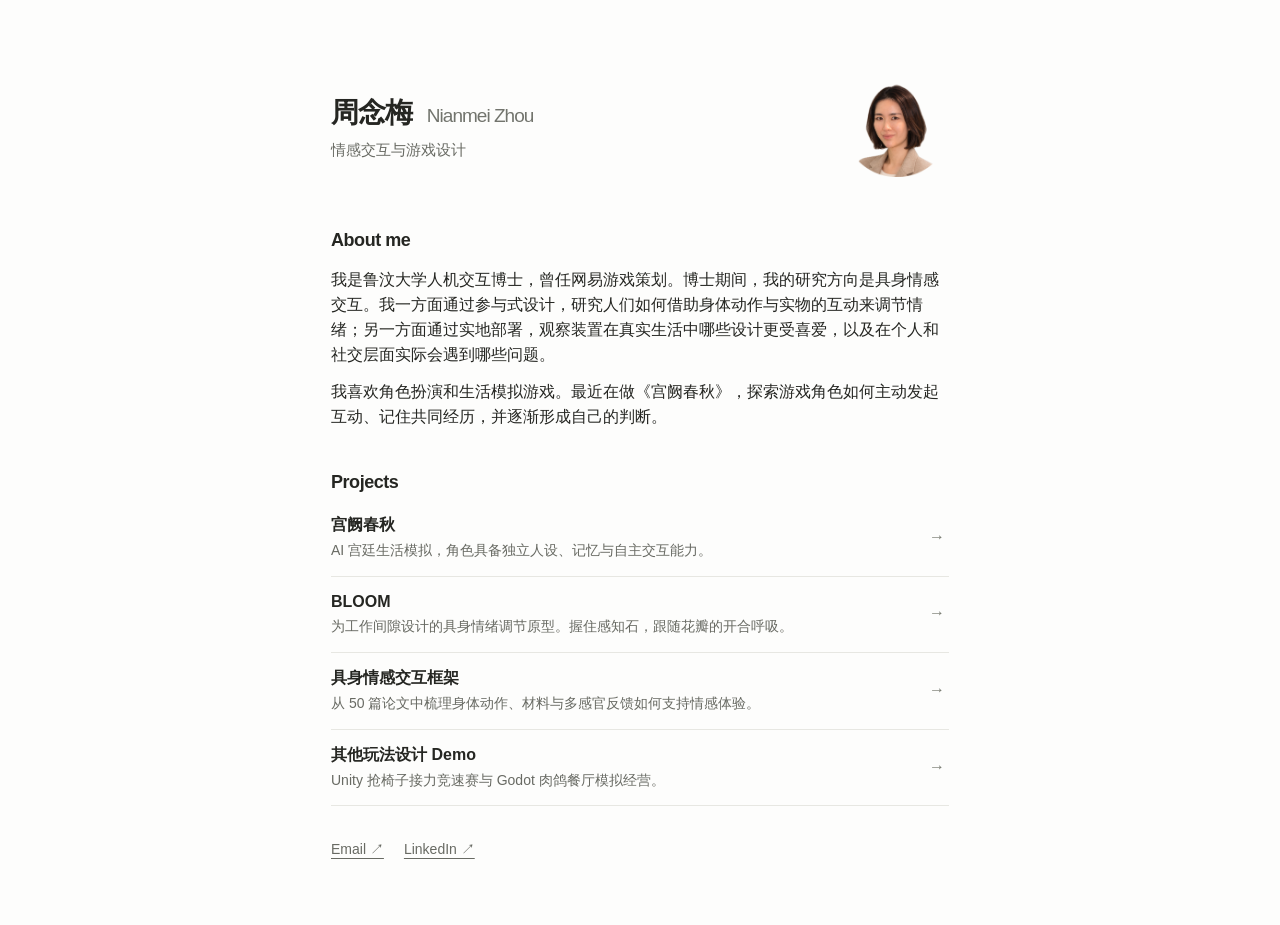
==== index.html @ 1e0ffdab "Publish Nianmei Zhou portfolio" ====
<!doctype html><html lang="zh-CN"><head><meta charset="utf-8"><meta name="viewport" content="width=device-width,initial-scale=1"><title>产品策划作品集 · 周念梅</title><link rel="stylesheet" href="style.css"></head><body><main id="home"><header class="profile-head"><div><h1>周念梅 <span lang="en">Nianmei Zhou</span></h1><p class="role">情感交互与游戏设计</p></div><span class="profile-avatar"><img src="assets/portrait.png" alt="周念梅" width="104" height="104"></span></header><section><h2 lang="en">About me</h2><p>我是鲁汶大学人机交互博士，曾任网易游戏策划。博士期间，我的研究方向是具身情感交互。我一方面通过参与式设计，研究人们如何借助身体动作与实物的互动来调节情绪；另一方面通过实地部署，观察装置在真实生活中哪些设计更受喜爱，以及在个人和社交层面实际会遇到哪些问题。</p><p>我喜欢角色扮演和生活模拟游戏。最近在做《宫阙春秋》，探索游戏角色如何主动发起互动、记住共同经历，并逐渐形成自己的判断。</p></section><section><h2 lang="en">Projects</h2><a class="project" href="court.html"><span><strong>宫阙春秋</strong><small>AI 宫廷生活模拟，角色具备独立人设、记忆与自主交互能力。</small></span><b aria-hidden="true">→</b></a><a class="project" href="bloom.html"><span><strong>BLOOM</strong><small>为工作间隙设计的具身情绪调节原型。握住感知石，跟随花瓣的开合呼吸。</small></span><b aria-hidden="true">→</b></a><a class="project" href="framework.html"><span><strong>具身情感交互框架</strong><small>从 50 篇论文中梳理身体动作、材料与多感官反馈如何支持情感体验。</small></span><b aria-hidden="true">→</b></a><a class="project" href="demos.html"><span><strong>其他玩法设计 Demo</strong><small>Unity 抢椅子接力竞速赛与 Godot 肉鸽餐厅模拟经营。</small></span><b aria-hidden="true">→</b></a></section><footer><a href="mailto:nianmei.zhou@gmail.com">Email ↗</a><a href="https://www.linkedin.com/in/nianmei-zhou/">LinkedIn ↗</a></footer></main></body></html>
---- style.css ----
*{box-sizing:border-box}html{color-scheme:light}body{margin:0;background:#fdfdfc;color:#252622;font:16px/1.56 -apple-system,BlinkMacSystemFont,"PingFang SC","Microsoft YaHei",sans-serif;-webkit-font-smoothing:antialiased}main,article{max-width:670px;margin:0 auto;padding:76px 26px 64px}header{margin-bottom:46px}h1,h2,h3,p{margin:0}h1{font-size:28px;line-height:1.25;letter-spacing:-.035em;font-weight:650}h1 span{font-size:19px;font-weight:430;color:#72746d;margin-left:8px}h2{font-size:18px;letter-spacing:-.025em;margin-bottom:14px}section+section{margin-top:38px}p{margin:0 0 12px}p.role,small,footer,.back{color:#686a63}.role{margin:8px 0 0;font-size:15px}a{color:inherit;text-underline-offset:4px}a:focus-visible{outline:2px solid #456f57;outline-offset:3px}.project{display:flex;align-items:center;justify-content:space-between;gap:18px;text-decoration:none;border-bottom:1px solid #e7e7e2;padding:13px 4px 14px 0}.project:first-of-type{padding-top:3px}.project strong{font-weight:600;font-size:16px}.project small{display:block;margin-top:2px;font-size:14px;line-height:1.55}.project b{font-weight:400;color:#797c72}.project:hover strong,.back:hover{text-decoration:underline}.project:hover b{color:#243f29}footer{margin-top:33px;display:flex;gap:20px;font-size:14px}article{display:none;max-width:800px}article:target{display:block}article:target~main{display:none}.back{display:inline-block;margin-bottom:32px;font-size:14px;text-decoration:none}article header{margin-bottom:32px}article h2{font-size:22px;margin:40px 0 16px}article p,li{overflow-wrap:anywhere}article figure{margin:22px 0}article img{display:block;width:auto;height:auto;max-width:100%;max-height:520px;margin:auto}article table{display:block;overflow:auto;border-collapse:collapse;margin:19px 0;font-size:14px}td,th{text-align:left;border-bottom:1px solid #dedfd8;padding:8px;vertical-align:top}article .end{margin:36px 0 0;border-top:1px solid #dedfd8;padding-top:20px;display:block}ul{padding-left:21px}@media(max-width:600px){main,article{padding:42px 22px}header{margin-bottom:32px}h1{font-size:26px}.project{padding:14px 0}}
article{display:block}.table-scroll{max-width:100%;overflow-x:auto;margin:22px auto}article table{display:table;width:auto;margin:0 auto;overflow:visible}article td,article th{text-align:center;line-height:1.55}article table col{width:auto!important}article figure{margin:26px auto}article figure img{display:block;max-height:none;height:auto;width:auto;max-width:100%;margin:auto}figure a{display:block}video{display:block;width:100%;aspect-ratio:16/9;background:#181917}figcaption{margin:8px 0;color:#656762;font-size:14px;text-align:center}blockquote{margin:9px 0 10px;border-left:2px solid #afb9ac;padding:2px 0 2px 16px}blockquote p{margin:0}h3{margin:23px 0 8px;font-size:16px}
#bloom figure.concept{max-width:280px}#bloom figure.ratings{max-width:350px}
.deployment{max-width:640px}.deployment>div,.case-gallery{display:grid;grid-auto-columns:minmax(0,1fr);grid-auto-flow:column;gap:8px}.deployment img{width:100%;aspect-ratio:4/3;object-fit:cover}
.research-flow{display:flex;align-items:stretch;list-style:none;gap:24px;margin:24px 0;padding:0}.research-flow li{position:relative;flex:1;display:grid;place-items:center;padding:10px 5px;border:1px solid #cdd4cc;border-radius:4px;background:#f7f8f5;text-align:center;font-size:14px}.research-flow li+li:before{content:"→";position:absolute;right:100%;width:24px;color:#657365}
.case-nav{display:flex;flex-wrap:wrap;gap:8px 20px;border-block:1px solid #dedfd8;padding:12px 0;margin:25px 0;font-size:14px}.case-nav a{text-decoration:none}.case-nav a:hover{text-decoration:underline}#court h2{font-size:25px;border-top:1px solid #dedfd8;padding-top:25px;margin-top:44px}#court h3{font-size:19px;margin:28px 0 12px}.case-gallery figure{margin:8px 0 18px}.case-gallery figcaption{font-size:13px}.architecture{max-width:580px}article .architecture img{width:100%}
@media(max-width:550px){.research-flow{flex-direction:column;align-items:center;gap:22px}.research-flow li{width:80%}.research-flow li+li:before{content:"↓";right:auto;top:-22px;height:22px}.case-gallery{grid-auto-flow:row}.deployment>div{gap:4px}}

article h2,#court h2{display:flex;align-items:baseline;gap:12px;font-size:24px;font-weight:650;line-height:1.35;margin:42px 0 16px;padding:0;border:0}
article .section-num{font-size:14px;font-weight:500;color:#576b5b;font-variant-numeric:tabular-nums}
article h3,#court h3{font-size:18px;font-weight:600;line-height:1.45;margin:24px 0 10px}
.case-nav{border:0;padding:0;margin:25px 0}
.language-comparison .case-gallery figure{margin-bottom:0}
.ai-map{position:relative;display:grid;grid-template-columns:repeat(3,minmax(0,1fr));gap:30px 12px;align-items:center;padding:24px 21px 10px;isolation:isolate}
.ai-map svg{position:absolute;inset:0;width:100%;height:100%;z-index:-1}
.ai-node{background:#f3f6f0;border:1px solid #b5c2b4;border-radius:6px;text-align:center;padding:9px 5px;overflow-wrap:anywhere;font-size:15px}
.ai-node small{display:block;font-size:12px}.profile-head{display:flex;align-items:center;justify-content:space-between;gap:16px}.profile-avatar{display:block;flex:none;width:104px;height:104px;overflow:visible}.profile-avatar img{display:block;width:100%;height:100%;object-fit:contain}
@media(max-width:540px){.ai-map{gap:25px 6px;padding-inline:13px}.ai-node{font-size:13px}.profile-avatar{width:78px;height:78px}.section-num{flex:none}}
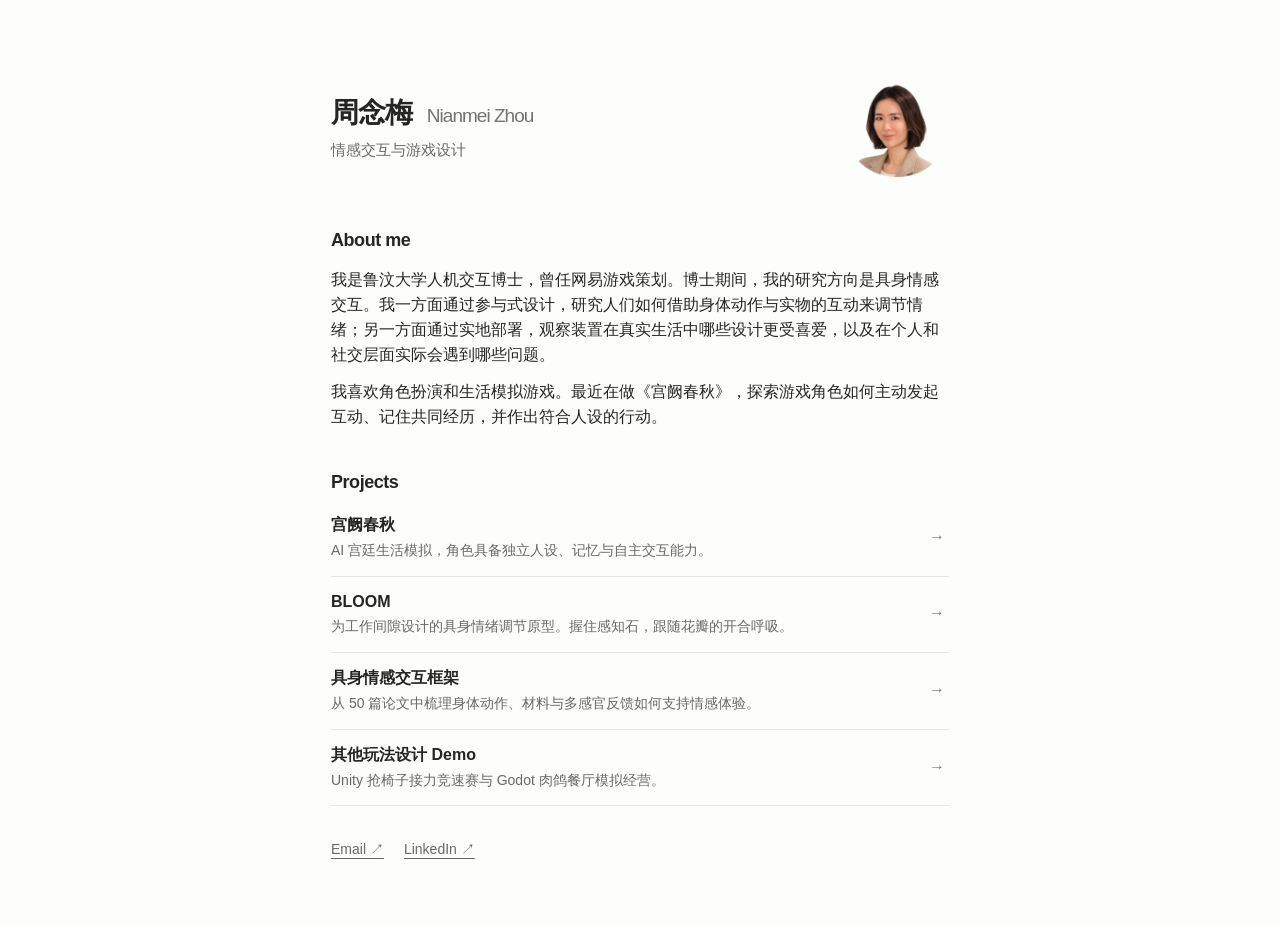
==== commit 110c9cff: "Update character behavior description in personal introduction" ====
--- a/index.html
+++ b/index.html
@@ -1 +1 @@
-<!doctype html><html lang="zh-CN"><head><meta charset="utf-8"><meta name="viewport" content="width=device-width,initial-scale=1"><title>产品策划作品集 · 周念梅</title><link rel="stylesheet" href="style.css"></head><body><main id="home"><header class="profile-head"><div><h1>周念梅 <span lang="en">Nianmei Zhou</span></h1><p class="role">情感交互与游戏设计</p></div><span class="profile-avatar"><img src="assets/portrait.png" alt="周念梅" width="104" height="104"></span></header><section><h2 lang="en">About me</h2><p>我是鲁汶大学人机交互博士，曾任网易游戏策划。博士期间，我的研究方向是具身情感交互。我一方面通过参与式设计，研究人们如何借助身体动作与实物的互动来调节情绪；另一方面通过实地部署，观察装置在真实生活中哪些设计更受喜爱，以及在个人和社交层面实际会遇到哪些问题。</p><p>我喜欢角色扮演和生活模拟游戏。最近在做《宫阙春秋》，探索游戏角色如何主动发起互动、记住共同经历，并逐渐形成自己的判断。</p></section><section><h2 lang="en">Projects</h2><a class="project" href="court.html"><span><strong>宫阙春秋</strong><small>AI 宫廷生活模拟，角色具备独立人设、记忆与自主交互能力。</small></span><b aria-hidden="true">→</b></a><a class="project" href="bloom.html"><span><strong>BLOOM</strong><small>为工作间隙设计的具身情绪调节原型。握住感知石，跟随花瓣的开合呼吸。</small></span><b aria-hidden="true">→</b></a><a class="project" href="framework.html"><span><strong>具身情感交互框架</strong><small>从 50 篇论文中梳理身体动作、材料与多感官反馈如何支持情感体验。</small></span><b aria-hidden="true">→</b></a><a class="project" href="demos.html"><span><strong>其他玩法设计 Demo</strong><small>Unity 抢椅子接力竞速赛与 Godot 肉鸽餐厅模拟经营。</small></span><b aria-hidden="true">→</b></a></section><footer><a href="mailto:nianmei.zhou@gmail.com">Email ↗</a><a href="https://www.linkedin.com/in/nianmei-zhou/">LinkedIn ↗</a></footer></main></body></html>+<!doctype html><html lang="zh-CN"><head><meta charset="utf-8"><meta name="viewport" content="width=device-width,initial-scale=1"><title>产品策划作品集 · 周念梅</title><link rel="stylesheet" href="style.css?v=0dcc6b1758"><script src="assets/motion.js?v=c605b5cb9c" defer></script></head><body><main id="home"><header class="profile-head"><div><h1>周念梅 <span lang="en">Nianmei Zhou</span></h1><p class="role">情感交互与游戏设计</p></div><span class="profile-avatar"><img src="assets/portrait.png" alt="周念梅" width="104" height="104"></span></header><section><h2 lang="en">About me</h2><p>我是鲁汶大学人机交互博士，曾任网易游戏策划。博士期间，我的研究方向是具身情感交互。我一方面通过参与式设计，研究人们如何借助身体动作与实物的互动来调节情绪；另一方面通过实地部署，观察装置在真实生活中哪些设计更受喜爱，以及在个人和社交层面实际会遇到哪些问题。</p><p>我喜欢角色扮演和生活模拟游戏。最近在做《宫阙春秋》，探索游戏角色如何主动发起互动、记住共同经历，并作出符合人设的行动。</p></section><section><h2 lang="en">Projects</h2><a class="project" href="court.html"><span><strong>宫阙春秋</strong><small>AI 宫廷生活模拟，角色具备独立人设、记忆与自主交互能力。</small></span><b aria-hidden="true">→</b></a><a class="project" href="bloom.html"><span><strong>BLOOM</strong><small>为工作间隙设计的具身情绪调节原型。握住感知石，跟随花瓣的开合呼吸。</small></span><b aria-hidden="true">→</b></a><a class="project" href="framework.html"><span><strong>具身情感交互框架</strong><small>从 50 篇论文中梳理身体动作、材料与多感官反馈如何支持情感体验。</small></span><b aria-hidden="true">→</b></a><a class="project" href="demos.html"><span><strong>其他玩法设计 Demo</strong><small>Unity 抢椅子接力竞速赛与 Godot 肉鸽餐厅模拟经营。</small></span><b aria-hidden="true">→</b></a></section><footer><a href="mailto:nianmei.zhou@gmail.com">Email ↗</a><a href="https://www.linkedin.com/in/nianmei-zhou/">LinkedIn ↗</a></footer></main></body></html>
--- a/style.css
+++ b/style.css
@@ -16,3 +16,50 @@
 .ai-node{background:#f3f6f0;border:1px solid #b5c2b4;border-radius:6px;text-align:center;padding:9px 5px;overflow-wrap:anywhere;font-size:15px}
 .ai-node small{display:block;font-size:12px}.profile-head{display:flex;align-items:center;justify-content:space-between;gap:16px}.profile-avatar{display:block;flex:none;width:104px;height:104px;overflow:visible}.profile-avatar img{display:block;width:100%;height:100%;object-fit:contain}
 @media(max-width:540px){.ai-map{gap:25px 6px;padding-inline:13px}.ai-node{font-size:13px}.profile-avatar{width:78px;height:78px}.section-num{flex:none}}
+
+/* Restrained movement for navigation and reading. */
+html {
+  scroll-padding-top: 24px;
+}
+.project,
+.project b,
+.back,
+.case-nav a {
+  transition: color 180ms ease, background-color 180ms ease,
+              transform 240ms cubic-bezier(0.22, 1, 0.36, 1);
+}
+@media (hover: hover) and (pointer: fine) {
+  .project:hover {
+    background-color: #f5f6f2;
+    transform: translateX(3px);
+  }
+  .project:hover b {
+    transform: translateX(3px);
+  }
+  .back:hover {
+    transform: translateX(-3px);
+  }
+}
+.project:focus-visible b {
+  transform: translateX(3px);
+}
+.case-nav a {
+  padding-block: 3px;
+}
+article h2[id] {
+  scroll-margin-top: 24px;
+}
+@media (prefers-reduced-motion: no-preference) {
+  html {
+    scroll-behavior: smooth;
+  }
+}
+@media (prefers-reduced-motion: reduce) {
+  .project,
+  .project b,
+  .back,
+  .case-nav a {
+    transition: none;
+    transform: none !important;
+  }
+}
